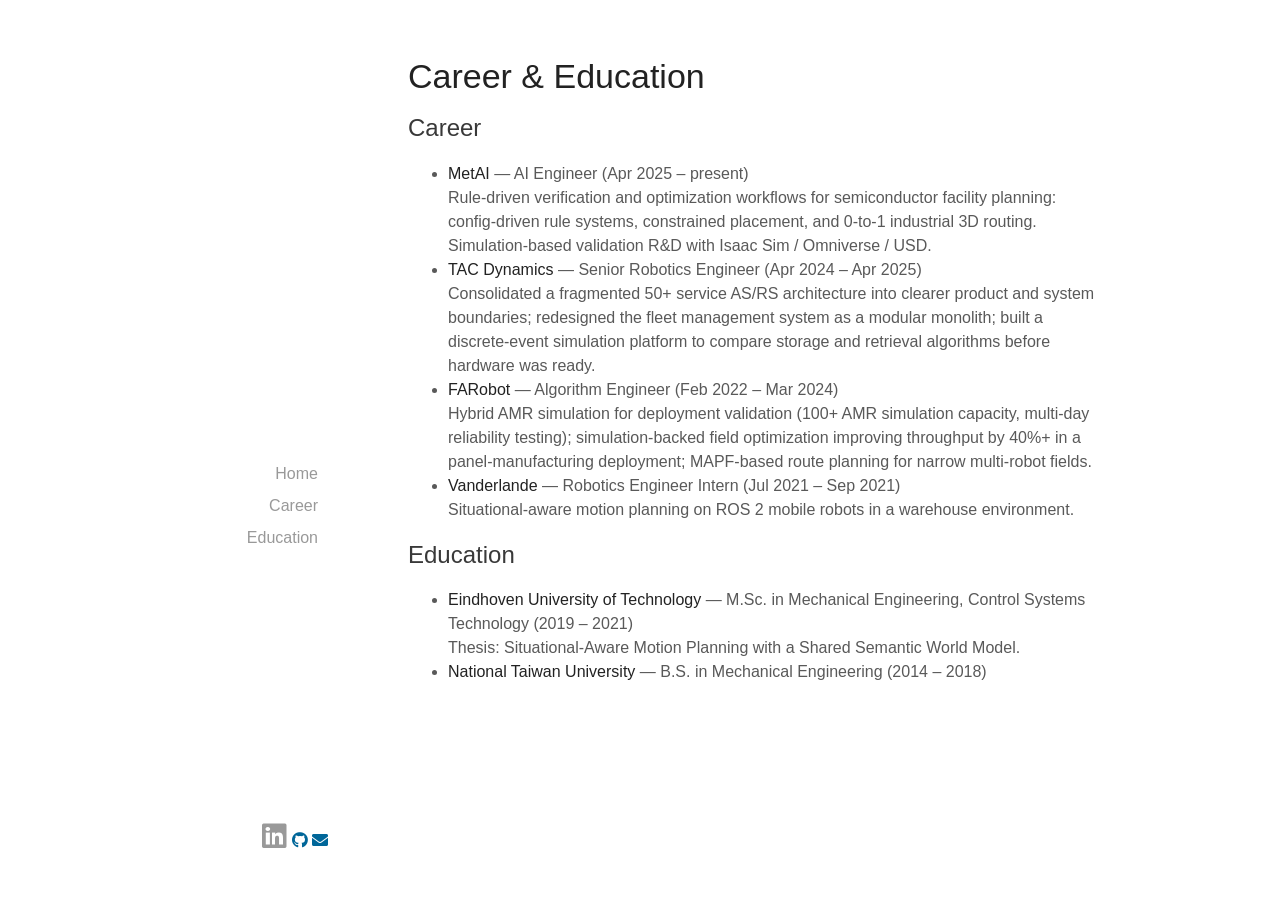
==== career.html @ b714302a "Refresh site: current positioning, selected work, career page Co-Authored-By: Claude Fable 5 <norepl" ====
<!doctype html>
<html lang="en">
  <head>
    <meta charset="utf-8">
    <title>Career &amp; Education | Tsung-Yen Tsai</title>
    <meta name="description" content="Career and education of Tsung-Yen Tsai — robotics, simulation, and optimization systems for physical-world automation.">
    <link rel="stylesheet" href="stylesheets/styles.css">
    <link rel="stylesheet" href="stylesheets/pygment_trac.css">
    <meta name="viewport" content="width=device-width">
  </head>
  <body>
    <div class="wrapper">
      <header>
        <ul>
          <li><a href="index.html">Home</a></li>
          <li><a href="#career">Career</a></li>
          <li><a href="#education">Education</a></li>
        </ul>
      </header>
      <footer>
        <link rel="stylesheet"
          href="https://cdnjs.cloudflare.com/ajax/libs/font-awesome/5.15.1/css/all.min.css">
        <a href="https://www.linkedin.com/in/tsungyentsai" target="_blank" rel="noopener">
          <i class="fab fa-linkedin"></i>
        </a>
        <a href="https://github.com/tsungyentsai" target="_blank" rel="noopener">
          <i class="fab fa-github"></i>
        </a>
        <a href="mailto:tsungyentsai.work@gmail.com">
          <i class="fas fa-envelope"></i>
        </a>
      </footer>
      <section>
        <h1>Career &amp; Education</h1>

        <h2 id="career">Career</h2>
        <ul>
          <li><strong>MetAI</strong> — AI Engineer (Apr 2025 – present)<br>
            Rule-driven verification and optimization workflows for
            semiconductor facility planning: config-driven rule systems,
            constrained placement, and 0-to-1 industrial 3D routing.
            Simulation-based validation R&amp;D with Isaac Sim / Omniverse /
            USD.</li>
          <li><strong>TAC Dynamics</strong> — Senior Robotics Engineer
            (Apr 2024 – Apr 2025)<br>
            Consolidated a fragmented 50+ service AS/RS architecture into
            clearer product and system boundaries; redesigned the fleet
            management system as a modular monolith; built a discrete-event
            simulation platform to compare storage and retrieval algorithms
            before hardware was ready.</li>
          <li><strong>FARobot</strong> — Algorithm Engineer
            (Feb 2022 – Mar 2024)<br>
            Hybrid AMR simulation for deployment validation (100+ AMR
            simulation capacity, multi-day reliability testing);
            simulation-backed field optimization improving throughput by 40%+
            in a panel-manufacturing deployment; MAPF-based route planning for
            narrow multi-robot fields.</li>
          <li><strong>Vanderlande</strong> — Robotics Engineer Intern
            (Jul 2021 – Sep 2021)<br>
            Situational-aware motion planning on ROS 2 mobile robots in a
            warehouse environment.</li>
        </ul>

        <h2 id="education">Education</h2>
        <ul>
          <li><strong>Eindhoven University of Technology</strong> — M.Sc. in
            Mechanical Engineering, Control Systems Technology
            (2019 – 2021)<br>
            Thesis: Situational-Aware Motion Planning with a Shared Semantic
            World Model.</li>
          <li><strong>National Taiwan University</strong> — B.S. in Mechanical
            Engineering (2014 – 2018)</li>
        </ul>
      </section>
    </div>
    <script src="javascripts/scale.fix.js"></script>
  </body>
</html>
---- stylesheets/styles.css ----
body {
  background-color: #fff;
  padding: 50px;
  /* font: 14px/1.5 -apple-system, BlinkMacSystemFont, "Segoe UI", Roboto, Oxygen, Ubuntu, Cantarell, "Fira Sans", "Droid Sans", "Helvetica Neue", Arial, sans-serif, "Apple Color Emoji", "Segoe UI Emoji", "Segoe UI Symbol"; */
  /* font-family: Arial, sans-serif; */
  font-family: 'Montserrat', sans-serif;
  color: #595959;
  font-weight: 400;
}

/* header color */
h1,
h2,
h3,
h4,
h5,
h6 {
  color: #222;
  margin: 0 0 20px;
}

h1,
h2,
h3 {
  line-height: 1.1;
}

h1 {
  font-size: 34px;
  font-weight: 500;
}

h2 {
  color: #393939;
  font-weight: 500;
}

h3,
h4,
h5,
h6 {
  color: #494949;
  font-weight: 500;
}

/* content color */
p,
ul,
ol,
table,
pre,
dl {
  font-size: 16px;
  margin: 0 0 20px;
  line-height: 1.5;
}

/* link color */
a {
  color: #069;
  text-decoration: none;
}

a:hover {
  color: #069;
}

a small {
  font-size: 11px;
  color: #777;
  margin-top: -0.3em;
  display: block;
}

a:hover small {
  color: #777;
}

.wrapper {
  width: 1100px;
  margin: 0 1000;
}

blockquote {
  border-left: 1px solid #e5e5e5;
  margin: 0;
  padding: 0 0 0 20px;
  font-style: italic;
}

code,
pre {
  font-family: Monaco, Bitstream Vera Sans Mono, Lucida Console, Terminal, Consolas, Liberation Mono, DejaVu Sans Mono, Courier New, monospace;
  color: #333;
}

pre {
  padding: 8px 15px;
  background: #f8f8f8;
  border-radius: 5px;
  border: 1px solid #e5e5e5;
  overflow-x: auto;
}

table {
  width: 100%;
  border-collapse: collapse;
}

th,
td {
  text-align: left;
  padding: 5px 10px;
  border-bottom: 1px solid #e5e5e5;
}

dt {
  color: #444;
  font-weight: 500;
}

th {
  color: #444;
}

img {
  max-width: 100%;
}

header {
  width: 270px;
  float: left;
  /* position:fixed; */
  padding-top: 400px;
  -webkit-font-smoothing: subpixel-antialiased;
}

header ul {
  list-style: none;
  padding: 0;
  width: 270px;
  text-align: right;
  /* 将文本右对齐 */
}


header li {
  /* display: block; 将列表项显示为块级元素，使其垂直排列 */
  margin: 0;
  /* 取消默认的外边距 */
  padding: 0;
  /* 取消默认的内边距 */
}


header a {
  /* display: block; 将链接显示为块级元素，使其垂直排列 */
  padding: 10px 10px;
  /* 添加内边距，以提供垂直间距和水平间距 */
  text-align: right;
  /* 将文本右对齐 */
  color: #999;
  text-decoration: none;
}

header ul a {
  line-height: 2;
  /* font-size:11px; */
  color: #999;
  /* display:block; */
  text-align: right;
  /* padding-top:6px; */
  height: 34px;
}

header ul a:hover {
  color: #999;
}

header ul a:active {
  background-color: #f0f0f0;
}

strong {
  color: #222;
  font-weight: 500;
}

header ul a strong {
  font-size: 14px;
  display: block;
  color: #222;
}

section {
  width: 700px;
  float: right;
  padding-bottom: 50px;
  padding-right: 50px;
}

small {
  font-size: 11px;
}

hr {
  border: 0;
  background: #e5e5e5;
  height: 1px;
  margin: 0 0 20px;
}

footer {
  width: 270px;
  float: left;
  position: fixed;
  bottom: 50px;
  -webkit-font-smoothing: subpixel-antialiased;
  text-align: right;
}

footer a i.fab.fa-linkedin {
  font-size: 28px;
  /* 设置图标的大小为 24像素 */
  color: #999;
}

@media print,
screen and (max-width: 960px) {

  div.wrapper {
    width: auto;
    margin: 0;
  }

  header,
  section,
  footer {
    float: none;
    position: static;
    width: auto;
  }

  header {
    padding-right: 320px;
  }

  section {
    border: 1px solid #e5e5e5;
    border-width: 1px 0;
    padding: 20px 0;
    margin: 0 0 20px;
  }

  header a small {
    display: inline;
  }

  header ul {
    position: absolute;
    right: 50px;
    top: 52px;
  }
}

@media print,
screen and (max-width: 720px) {
  body {
    word-wrap: break-word;
  }

  header {
    padding: 0;
  }

  header ul,
  header p.view {
    position: static;
  }

  pre,
  code {
    word-wrap: normal;
  }
}

@media print,
screen and (max-width: 480px) {
  body {
    padding: 15px;
  }

  header ul {
    width: 99%;
  }

  header li,
  header ul li+li+li {
    width: 33%;
  }
}

@media print {
  body {
    padding: 0.4in;
    font-size: 12pt;
    color: #444;
  }
}
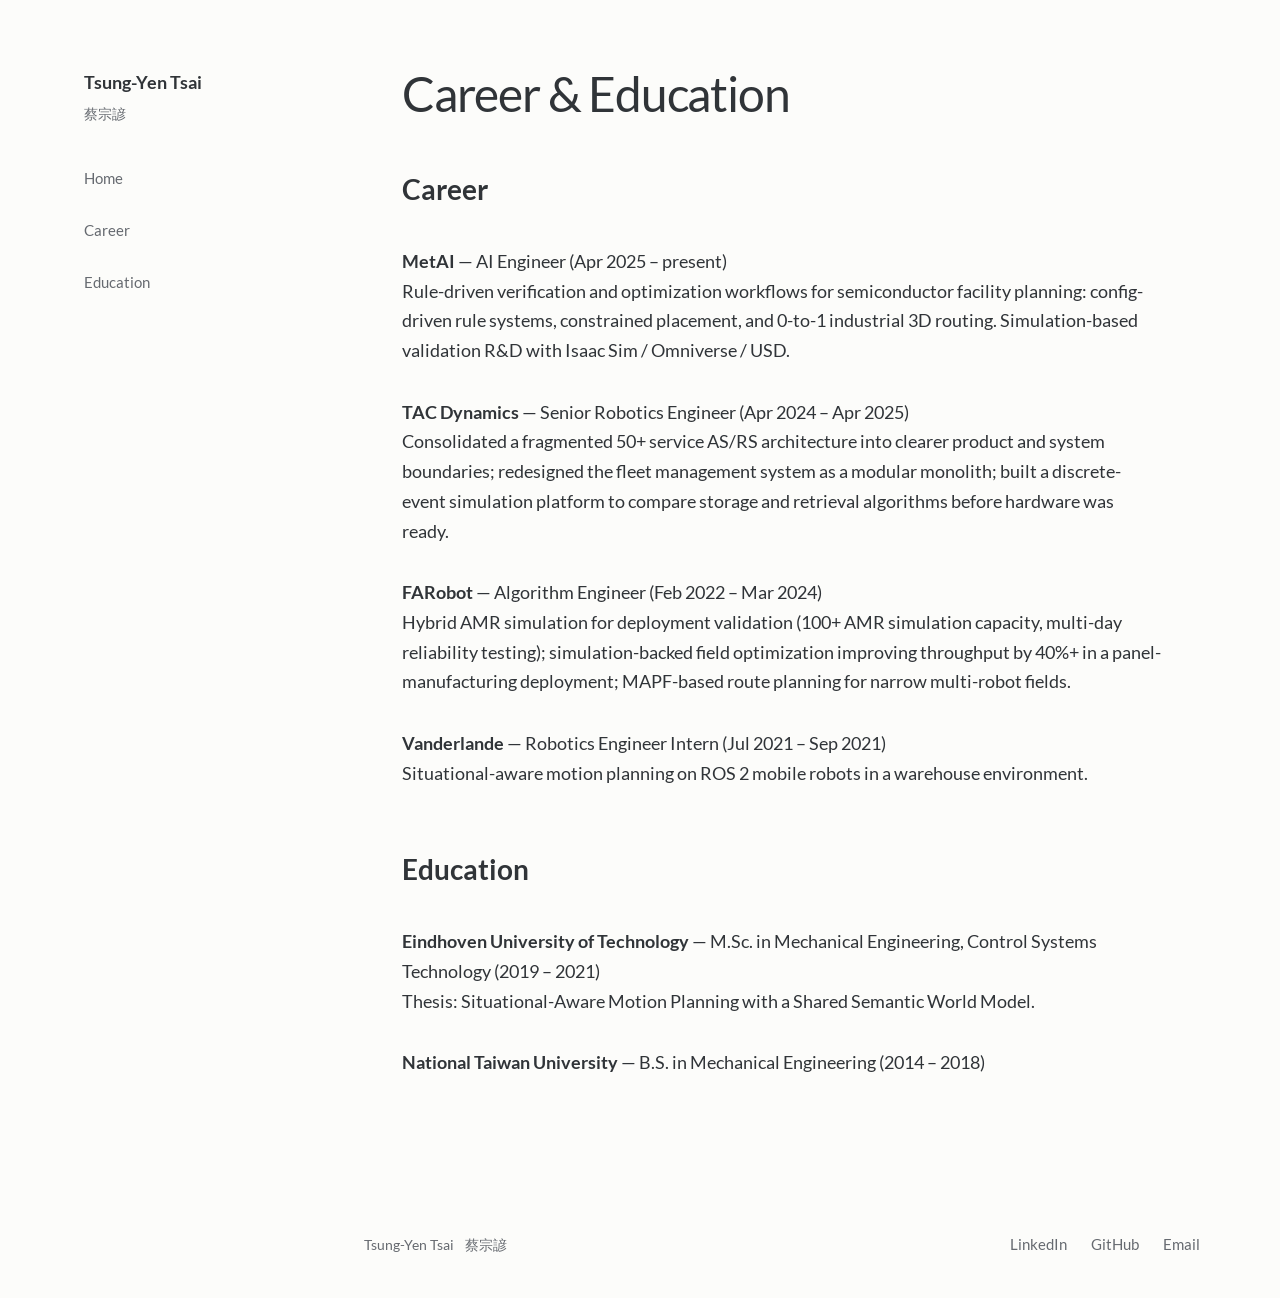
==== commit 2c1d0a95: "Refresh personal site with restrained typography and sidebar navigation" ====
--- a/career.html
+++ b/career.html
@@ -4,37 +4,29 @@
     <meta charset="utf-8">
     <title>Career &amp; Education | Tsung-Yen Tsai</title>
     <meta name="description" content="Career and education of Tsung-Yen Tsai — robotics, simulation, and optimization systems for physical-world automation.">
-    <link rel="stylesheet" href="stylesheets/styles.css">
-    <link rel="stylesheet" href="stylesheets/pygment_trac.css">
-    <meta name="viewport" content="width=device-width">
+    <link rel="stylesheet" href="stylesheets/styles.css?v=20260916-neutral">
+    <meta name="color-scheme" content="light">
+    <meta name="theme-color" content="#FCFCFA">
+    <meta name="viewport" content="width=device-width, initial-scale=1">
   </head>
-  <body>
+  <body class="career-page">
+    <a class="skip-link" href="#main-content">Skip to content</a>
     <div class="wrapper">
-      <header>
-        <ul>
-          <li><a href="index.html">Home</a></li>
-          <li><a href="#career">Career</a></li>
-          <li><a href="#education">Education</a></li>
-        </ul>
+      <header class="site-header">
+        <a class="site-name" href="index.html" aria-label="Tsung-Yen Tsai — home">Tsung-Yen Tsai<span lang="zh-Hant">蔡宗諺</span></a>
+        <nav aria-label="Main navigation">
+          <ul>
+            <li><a href="index.html">Home</a></li>
+            <li><a href="#career">Career</a></li>
+            <li><a href="#education">Education</a></li>
+          </ul>
+        </nav>
       </header>
-      <footer>
-        <link rel="stylesheet"
-          href="https://cdnjs.cloudflare.com/ajax/libs/font-awesome/5.15.1/css/all.min.css">
-        <a href="https://www.linkedin.com/in/tsungyentsai" target="_blank" rel="noopener">
-          <i class="fab fa-linkedin"></i>
-        </a>
-        <a href="https://github.com/tsungyentsai" target="_blank" rel="noopener">
-          <i class="fab fa-github"></i>
-        </a>
-        <a href="mailto:tsungyentsai.work@gmail.com">
-          <i class="fas fa-envelope"></i>
-        </a>
-      </footer>
-      <section>
+      <main id="main-content" tabindex="-1">
         <h1>Career &amp; Education</h1>
 
         <h2 id="career">Career</h2>
-        <ul>
+        <ul class="career-list">
           <li><strong>MetAI</strong> — AI Engineer (Apr 2025 – present)<br>
             Rule-driven verification and optimization workflows for
             semiconductor facility planning: config-driven rule systems,
@@ -62,7 +54,7 @@
         </ul>
 
         <h2 id="education">Education</h2>
-        <ul>
+        <ul class="career-list">
           <li><strong>Eindhoven University of Technology</strong> — M.Sc. in
             Mechanical Engineering, Control Systems Technology
             (2019 – 2021)<br>
@@ -71,8 +63,15 @@
           <li><strong>National Taiwan University</strong> — B.S. in Mechanical
             Engineering (2014 – 2018)</li>
         </ul>
-      </section>
+      </main>
+      <footer class="site-footer">
+        <p>Tsung-Yen Tsai <span lang="zh-Hant">蔡宗諺</span></p>
+        <nav aria-label="Contact links">
+          <a href="https://www.linkedin.com/in/tsungyentsai" target="_blank" rel="noopener">LinkedIn</a>
+          <a href="https://github.com/tsungyentsai" target="_blank" rel="noopener">GitHub</a>
+          <a href="mailto:tsungyentsai.work@gmail.com">Email</a>
+        </nav>
+      </footer>
     </div>
-    <script src="javascripts/scale.fix.js"></script>
   </body>
 </html>
--- a/stylesheets/styles.css
+++ b/stylesheets/styles.css
@@ -1,309 +1,277 @@
+/* Visual source: career/50_career_assets/presentations/visual-style/
+   visual-style-guide.md v1.0 (2026-09-15).
+   Website refinement: neutral text, fewer decorative rules; green is reserved
+   for interaction feedback and meaningful diagram accents. */
+@import url("article-figures.css");
+
+@font-face {
+  font-family: Lato;
+  font-style: normal;
+  font-weight: 400;
+  font-display: swap;
+  src: url("../assets/fonts/Lato-Regular.ttf") format("truetype");
+}
+@font-face {
+  font-family: Lato;
+  font-style: normal;
+  font-weight: 700;
+  font-display: swap;
+  src: url("../assets/fonts/Lato-Bold.ttf") format("truetype");
+}
+@font-face {
+  font-family: Lato;
+  font-style: italic;
+  font-weight: 400;
+  font-display: swap;
+  src: url("../assets/fonts/Lato-Italic.ttf") format("truetype");
+}
+
+:root {
+  color-scheme: light;
+  --canvas: #FCFCFA;
+  --text: #303438;
+  --heading: #303438;
+  --muted: #666A70;
+  --accent-text: #356B5B;
+  --accent-line: #5F8D7A;
+  --accent-fill: #DCE9E3;
+  --accent-surface: #EFF5F2;
+  --accent-border: #A8BFB2;
+  --secondary: #4B7191;
+  --secondary-text: #345A78;
+  --secondary-fill: #DFE8EF;
+  --secondary-border: #8DA6B9;
+  --neutral-fill: #ECEFED;
+  --neutral-surface: #F5F7F6;
+  --border: #CCD3D0;
+  --on-dark: #FFFFFF;
+}
+
+* { box-sizing: border-box; }
+html { scroll-padding-top: 24px; }
 body {
-  background-color: #fff;
-  padding: 50px;
-  /* font: 14px/1.5 -apple-system, BlinkMacSystemFont, "Segoe UI", Roboto, Oxygen, Ubuntu, Cantarell, "Fira Sans", "Droid Sans", "Helvetica Neue", Arial, sans-serif, "Apple Color Emoji", "Segoe UI Emoji", "Segoe UI Symbol"; */
-  /* font-family: Arial, sans-serif; */
-  font-family: 'Montserrat', sans-serif;
-  color: #595959;
-  font-weight: 400;
-}
-
-/* header color */
-h1,
-h2,
-h3,
-h4,
-h5,
-h6 {
-  color: #222;
-  margin: 0 0 20px;
-}
-
-h1,
-h2,
-h3 {
-  line-height: 1.1;
-}
-
-h1 {
-  font-size: 34px;
-  font-weight: 500;
-}
-
-h2 {
-  color: #393939;
-  font-weight: 500;
-}
-
-h3,
-h4,
-h5,
-h6 {
-  color: #494949;
-  font-weight: 500;
-}
-
-/* content color */
-p,
-ul,
-ol,
-table,
-pre,
-dl {
-  font-size: 16px;
-  margin: 0 0 20px;
-  line-height: 1.5;
-}
-
-/* link color */
+  margin: 0;
+  background: var(--canvas);
+  color: var(--text);
+  font-family: Lato, "Noto Sans TC", "PingFang TC", "Microsoft JhengHei", Arial, sans-serif;
+  font-size: 18px;
+  line-height: 1.65;
+  -webkit-font-smoothing: antialiased;
+}
+::selection { background: var(--accent-fill); color: var(--text); }
 a {
-  color: #069;
+  color: var(--secondary-text);
+  text-decoration-thickness: 1px;
+  text-underline-offset: 4px;
+}
+a:hover { color: var(--accent-text); text-decoration-thickness: 2px; }
+a:focus-visible, [tabindex]:focus-visible {
+  outline: 2px solid var(--accent-text);
+  outline-offset: 3px;
+  border-radius: 2px;
+}
+.skip-link {
+  position: absolute;
+  top: 12px;
+  left: 20px;
+  z-index: 2;
+  padding: 12px 20px;
+  background: var(--accent-text);
+  color: var(--on-dark);
+  transform: translateY(-160%);
+}
+.skip-link:focus { transform: none; color: var(--on-dark); }
+.wrapper {
+  display: grid;
+  grid-template-columns: 220px minmax(0, 1fr);
+  column-gap: 64px;
+  max-width: 1200px;
+  padding: 0 40px;
+  margin: 0 auto;
+}
+.wrapper > main, .wrapper > .site-footer { grid-column: 2; min-width: 0; }
+.site-header {
+  grid-column: 1;
+  grid-row: 1 / span 2;
+  align-self: start;
+  position: sticky;
+  top: 64px;
+  display: flex;
+  flex-direction: column;
+  align-items: flex-start;
+  gap: 32px;
+  margin-top: 64px;
+  max-height: calc(100dvh - 96px);
+  overflow-y: auto;
+  padding: 4px;
+}
+.site-name {
+  color: var(--text);
+  flex-shrink: 0;
+  display: inline-flex;
+  flex-direction: column;
+  align-items: flex-start;
+  gap: 4px;
+  min-height: 44px;
+  font-size: 18px;
+  font-weight: 700;
   text-decoration: none;
 }
-
-a:hover {
-  color: #069;
-}
-
-a small {
-  font-size: 11px;
-  color: #777;
-  margin-top: -0.3em;
-  display: block;
-}
-
-a:hover small {
-  color: #777;
-}
-
-.wrapper {
-  width: 1100px;
-  margin: 0 1000;
-}
-
+.site-name span { color: var(--muted); font-size: 14px; font-weight: 400; }
+.site-header ul {
+  display: flex;
+  flex-direction: column;
+  flex-wrap: wrap;
+  gap: 8px 24px;
+  margin: 0;
+  padding: 0;
+  list-style: none;
+}
+.site-header li + li { margin-top: 0; }
+.site-header nav a {
+  color: var(--muted);
+  text-decoration: none;
+  display: inline-flex;
+  align-items: center;
+  min-height: 44px;
+  font-size: 15px;
+}
+.site-header nav a:hover, .site-footer a:hover, .writing-collection li a:hover { text-decoration: underline; color: var(--accent-text); }
+h1, h2, h3, h4, h5, h6 { line-height: 1.25; }
+h1 { margin: 0 0 32px; font-size: 48px; font-weight: 400; letter-spacing: -0.025em; }
+h2 { margin: 48px 0 24px; color: var(--heading); font-size: 28px; }
+h3 { margin: 32px 0 16px; color: var(--heading); font-size: 20px; }
+p, ul, ol, dl, table, pre { margin: 0 0 24px; }
+ul, ol { padding-left: 24px; }
+li + li { margin-top: 8px; }
+strong { font-weight: 700; }
+small { font-size: 14px; color: var(--muted); }
+img { max-width: 100%; height: auto; }
+hr { border: 0; border-top: 1px solid var(--border); margin: 32px 0; }
 blockquote {
-  border-left: 1px solid #e5e5e5;
-  margin: 0;
-  padding: 0 0 0 20px;
-  font-style: italic;
-}
-
-code,
+  margin: 32px 0;
+  padding: 16px 24px;
+  border-left: 3px solid var(--accent-line);
+  background: var(--accent-surface);
+}
+blockquote > :last-child { margin-bottom: 0; }
+code, pre { font-family: ui-monospace, SFMono-Regular, Consolas, monospace; font-size: 0.88em; }
 pre {
-  font-family: Monaco, Bitstream Vera Sans Mono, Lucida Console, Terminal, Consolas, Liberation Mono, DejaVu Sans Mono, Courier New, monospace;
-  color: #333;
-}
-
-pre {
-  padding: 8px 15px;
-  background: #f8f8f8;
-  border-radius: 5px;
-  border: 1px solid #e5e5e5;
+  padding: 24px;
+  border: 1px solid var(--border);
+  border-radius: 6px;
+  background: var(--neutral-surface);
   overflow-x: auto;
-}
-
-table {
-  width: 100%;
-  border-collapse: collapse;
-}
-
-th,
-td {
-  text-align: left;
-  padding: 5px 10px;
-  border-bottom: 1px solid #e5e5e5;
-}
-
-dt {
-  color: #444;
-  font-weight: 500;
-}
-
-th {
-  color: #444;
-}
-
-img {
-  max-width: 100%;
-}
-
-header {
-  width: 270px;
-  float: left;
-  /* position:fixed; */
-  padding-top: 400px;
-  -webkit-font-smoothing: subpixel-antialiased;
-}
-
-header ul {
-  list-style: none;
-  padding: 0;
-  width: 270px;
-  text-align: right;
-  /* 将文本右对齐 */
-}
-
-
-header li {
-  /* display: block; 将列表项显示为块级元素，使其垂直排列 */
-  margin: 0;
-  /* 取消默认的外边距 */
-  padding: 0;
-  /* 取消默认的内边距 */
-}
-
-
-header a {
-  /* display: block; 将链接显示为块级元素，使其垂直排列 */
-  padding: 10px 10px;
-  /* 添加内边距，以提供垂直间距和水平间距 */
-  text-align: right;
-  /* 将文本右对齐 */
-  color: #999;
-  text-decoration: none;
-}
-
-header ul a {
-  line-height: 2;
-  /* font-size:11px; */
-  color: #999;
-  /* display:block; */
-  text-align: right;
-  /* padding-top:6px; */
-  height: 34px;
-}
-
-header ul a:hover {
-  color: #999;
-}
-
-header ul a:active {
-  background-color: #f0f0f0;
-}
-
-strong {
-  color: #222;
-  font-weight: 500;
-}
-
-header ul a strong {
-  font-size: 14px;
-  display: block;
-  color: #222;
-}
-
-section {
-  width: 700px;
-  float: right;
-  padding-bottom: 50px;
-  padding-right: 50px;
-}
-
-small {
-  font-size: 11px;
-}
-
-hr {
-  border: 0;
-  background: #e5e5e5;
-  height: 1px;
-  margin: 0 0 20px;
-}
-
-footer {
-  width: 270px;
-  float: left;
-  position: fixed;
-  bottom: 50px;
-  -webkit-font-smoothing: subpixel-antialiased;
-  text-align: right;
-}
-
-footer a i.fab.fa-linkedin {
+  line-height: 1.6;
+}
+pre code { font-size: inherit; }
+table { width: 100%; border-collapse: collapse; font-size: 16px; }
+th, td { text-align: left; padding: 12px 16px; border-bottom: 1px solid var(--border); vertical-align: top; }
+th { background: var(--neutral-surface); font-weight: 700; }
+thead { border-top: 2px solid var(--accent-line); }
+.table-scroll { overflow-x: auto; margin: 24px 0; }
+.table-scroll table { min-width: 680px; margin: 0; }
+.compact-table { font-size: 14px; }
+
+/* Home: one introduction, open work columns, and a quiet writing index. */
+.intro { max-width: 880px; padding: 72px 0 64px; }
+.intro h1 { color: var(--text); margin-bottom: 32px; }
+.intro h1 span {
+  display: inline-block;
+  margin-left: 16px;
+  color: var(--heading);
   font-size: 28px;
-  /* 设置图标的大小为 24像素 */
-  color: #999;
-}
-
-@media print,
-screen and (max-width: 960px) {
-
-  div.wrapper {
-    width: auto;
-    margin: 0;
-  }
-
-  header,
-  section,
-  footer {
-    float: none;
-    position: static;
-    width: auto;
-  }
-
-  header {
-    padding-right: 320px;
-  }
-
-  section {
-    border: 1px solid #e5e5e5;
-    border-width: 1px 0;
-    padding: 20px 0;
-    margin: 0 0 20px;
-  }
-
-  header a small {
-    display: inline;
-  }
-
-  header ul {
-    position: absolute;
-    right: 50px;
-    top: 52px;
-  }
-}
-
-@media print,
-screen and (max-width: 720px) {
-  body {
-    word-wrap: break-word;
-  }
-
-  header {
-    padding: 0;
-  }
-
-  header ul,
-  header p.view {
-    position: static;
-  }
-
-  pre,
-  code {
-    word-wrap: normal;
-  }
-}
-
-@media print,
-screen and (max-width: 480px) {
-  body {
-    padding: 15px;
-  }
-
-  header ul {
-    width: 99%;
-  }
-
-  header li,
-  header ul li+li+li {
-    width: 33%;
-  }
-}
-
+  letter-spacing: 0;
+}
+.intro-statement {
+  font-size: 23px;
+  line-height: 1.6;
+  margin-bottom: 24px;
+}
+.intro > p:last-child { max-width: 760px; margin-bottom: 0; color: var(--muted); }
+.home-section { padding: 24px 0 48px; }
+.home-section > h2 { margin: 0 0 32px; font-size: 24px; }
+.work-list { display: grid; grid-template-columns: repeat(3, minmax(0, 1fr)); gap: 32px; list-style: none; padding: 0; margin: 0; }
+.work-list li { margin: 0; }
+.work-list strong { display: block; font-size: 20px; line-height: 1.4; margin-bottom: 12px; }
+.work-description { display: block; color: var(--muted); font-size: 17px; }
+.writing-section { display: grid; grid-template-columns: minmax(0, 1fr); gap: 0; }
+.writing-collection h3 { margin: 0 0 12px; color: var(--heading); }
+.writing-collection-description { color: var(--muted); font-size: 16px; max-width: 64ch; }
+.writing-collection + .writing-collection { margin-top: 40px; }
+.writing-collection ul { list-style: none; padding: 0; margin: 0; }
+.writing-collection li { display: flex; align-items: baseline; gap: 24px; justify-content: space-between; margin: 0; padding: 10px 0; }
+.writing-collection li a { font-size: 18px; line-height: 1.5; text-decoration: none; }
+.writing-collection time { flex-shrink: 0; color: var(--muted); font-size: 14px; }
+
+/* Career and articles use a comfortable reading width. */
+.career-page main, .article-page main { width: 100%; max-width: 760px; margin: 0 auto; padding: 64px 0; }
+.career-page h1, .article-page h1 { color: var(--text); }
+.career-list { list-style: none; padding: 0; }
+.career-list li { padding: 16px 0; margin: 0; }
+.career-list strong { color: var(--text); }
+.article-page h1 { font-size: 44px; }
+.article-page main > h1 + p { color: var(--heading); font-size: 20px; }
+.article-page main > h1 + p + p { padding-bottom: 24px; margin-bottom: 32px; }
+.related-writing { margin-top: 48px; padding-top: 24px; }
+.related-writing p { margin-bottom: 8px; }
+.related-writing-label { color: var(--muted); font-size: 14px; font-weight: 700; }
+.article-figure figcaption { color: var(--muted); font-size: 14px; }
+.site-footer { display: flex; align-items: center; justify-content: space-between; gap: 24px; padding: 40px 0 32px; }
+.site-footer p { margin: 0; color: var(--muted); font-size: 14px; }
+.site-footer p span { margin-left: 8px; }
+.site-footer nav { display: flex; flex-wrap: wrap; gap: 24px; }
+.site-footer a { color: var(--muted); text-decoration: none; display: inline-flex; align-items: center; min-height: 44px; font-size: 15px; }
+
+@media (min-width: 961px) and (max-width: 1100px) {
+  .world-layout, .policy-examples { grid-template-columns: 1fr; }
+}
+@media (max-width: 960px) {
+  .wrapper { display: block; }
+  .site-header { position: static; gap: 8px; margin-top: 0; max-height: none; overflow: visible; padding: 20px 0; }
+  .site-name { flex-direction: row; align-items: center; gap: 12px; }
+  .site-header ul { flex-direction: row; }
+  .site-header li + li { margin-top: 0; }
+  .intro { padding-top: 48px; }
+  .writing-section { grid-template-columns: 1fr; gap: 0; }
+  .work-list { gap: 24px; }
+}
+@media (max-width: 720px) {
+  .wrapper { padding: 0 24px; }
+  body { font-size: 17px; overflow-wrap: break-word; }
+  h1, .article-page h1 { font-size: 34px; }
+  h2 { font-size: 24px; margin-top: 40px; }
+  .site-header ul { gap: 0 20px; }
+  .intro { padding: 40px 0; }
+  .intro h1 span { display: block; font-size: 23px; margin: 12px 0 0; }
+  .intro-statement { font-size: 20px; }
+  .home-section { padding: 32px 0; }
+  .home-section > h2 { margin-bottom: 24px; }
+  .work-list { grid-template-columns: 1fr; gap: 24px; }
+  .work-list strong { margin-bottom: 8px; }
+  .writing-collection li { flex-direction: column; gap: 8px; padding: 16px 0; }
+  .career-page main, .article-page main { padding: 40px 0; }
+  .site-footer { align-items: flex-start; flex-direction: column; gap: 12px; }
+  pre { padding: 16px; overflow-wrap: normal; }
+  .world-layout, .policy-examples { grid-template-columns: 1fr; }
+  .world-layout { gap: 18px; }
+  .policy-example { padding: 12px 14px; }
+  .policy-request-sequence { max-width: 260px; }
+  .comparison-boundary { overflow: visible; }
+  .comparison-boundary table, .comparison-boundary tbody, .comparison-boundary tr, .comparison-boundary td { display: block; }
+  .comparison-boundary table { min-width: 0; }
+  .comparison-boundary thead { clip-path: inset(50%); height: 1px; overflow: hidden; position: absolute; white-space: nowrap; width: 1px; }
+  .comparison-boundary tr { border: 1px solid var(--border); border-radius: 6px; margin-bottom: 16px; overflow: hidden; }
+  .comparison-boundary td { padding: 12px; }
+  .comparison-boundary td:last-child { border-bottom: 0; }
+  .comparison-boundary td::before { color: var(--muted); content: attr(data-label); display: block; font-size: 14px; font-weight: 700; margin-bottom: 4px; }
+}
 @media print {
-  body {
-    padding: 0.4in;
-    font-size: 12pt;
-    color: #444;
-  }
-}+  .wrapper { display: block; max-width: none; padding: 0; }
+  body { font-size: 12pt; }
+  .site-header, .site-footer, .skip-link { display: none; }
+  .article-page main, .career-page main { max-width: none; padding: 0; }
+  h1, .article-page h1 { font-size: 28pt; }
+  h2, h3 { break-after: avoid; }
+  .article-figure, .work-list li { break-inside: avoid; }
+}
